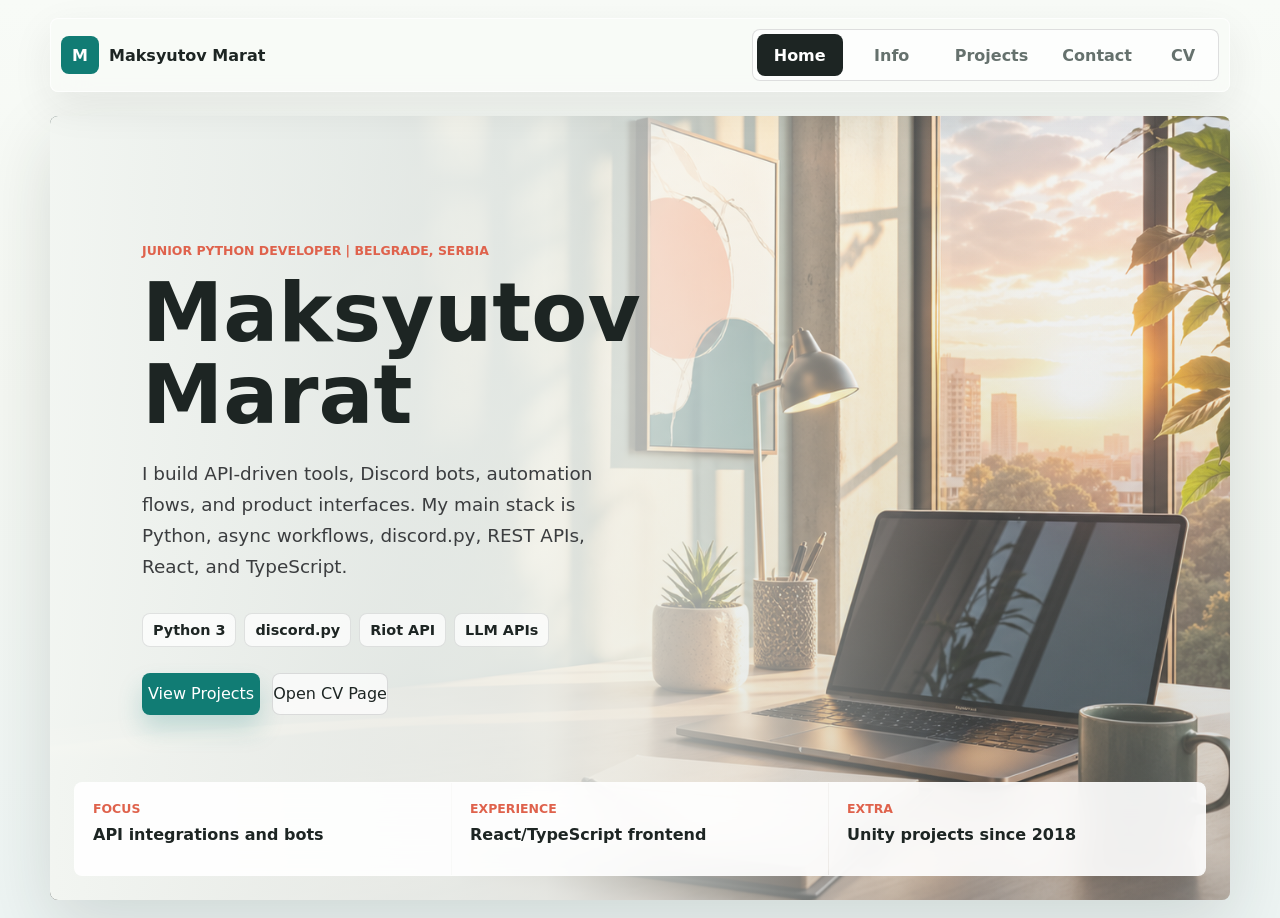
==== index.html @ bb761750 "Build personal portfolio site" ====
<!DOCTYPE html>
<html lang="ru">
  <head>
    <meta charset="UTF-8" />
    <meta name="viewport" content="width=device-width, initial-scale=1.0" />
    <title>Maksyutov Marat | Junior Python Developer</title>
    <link rel="stylesheet" href="styles.css" />
  </head>
  <body>
    <header class="site-header" aria-label="Главная навигация">
      <a class="brand" href="#home" data-tab-link="home" aria-label="На главную">
        <span class="brand-mark">M</span>
        <span>Maksyutov Marat</span>
      </a>

      <nav class="nav-tabs" aria-label="Разделы сайта">
        <button class="nav-tab active" type="button" data-tab="home">Home</button>
        <button class="nav-tab" type="button" data-tab="info">Info</button>
        <button class="nav-tab" type="button" data-tab="projects">Projects</button>
        <button class="nav-tab" type="button" data-tab="contact">Contact</button>
        <a class="nav-tab nav-link" href="cv.html">CV</a>
      </nav>
    </header>

    <main>
      <section class="hero" id="home" data-panel="home">
        <img
          class="hero-image"
          src="assets/hero-workspace.png"
          alt="Современное рабочее место с ноутбуком и мягким дневным светом"
        />
        <div class="hero-overlay" aria-hidden="true"></div>
        <div class="hero-content">
          <p class="eyebrow">Junior Python Developer | Belgrade, Serbia</p>
          <h1>Maksyutov Marat</h1>
          <p class="hero-text">
            I build API-driven tools, Discord bots, automation flows, and
            product interfaces. My main stack is Python, async workflows,
            discord.py, REST APIs, React, and TypeScript.
          </p>
          <div class="hero-stack" aria-label="Core focus">
            <span>Python 3</span>
            <span>discord.py</span>
            <span>Riot API</span>
            <span>LLM APIs</span>
          </div>
          <div class="hero-actions">
            <button class="primary-action" type="button" data-tab="projects">View Projects</button>
            <a class="secondary-action" href="cv.html">Open CV Page</a>
          </div>
        </div>
        <div class="hero-highlights" aria-label="Professional highlights">
          <div>
            <span>Focus</span>
            <strong>API integrations and bots</strong>
          </div>
          <div>
            <span>Experience</span>
            <strong>React/TypeScript frontend</strong>
          </div>
          <div>
            <span>Extra</span>
            <strong>Unity projects since 2018</strong>
          </div>
        </div>
      </section>

      <section class="content-panel hidden" id="info" data-panel="info" aria-hidden="true">
        <div class="section-heading">
          <p class="eyebrow">Info</p>
          <h2>Profile, skills, education</h2>
        </div>
        <div class="profile-layout">
          <div class="profile-block">
          <h3>Professional Summary</h3>
          <p>
            Junior Python Developer focused on API integrations, Discord bots,
            automation, and asynchronous workflows. Built RiftWatcher, a Python
            Discord bot using discord.py and Riot API for League of Legends
            statistics, live game tracking, and automatic notifications. Also
            has experience with LLM API integration, React/TypeScript frontend
            development, Git, Docker, Linux, algorithms, and data structures.
          </p>
          </div>
          <aside class="profile-aside" aria-label="Quick profile facts">
            <span>Open to Junior Python roles</span>
            <span>Remote / Belgrade</span>
            <span>English B1</span>
          </aside>
        </div>

        <div class="info-grid">
          <article class="info-card">
            <span class="card-number">01</span>
            <h3>Python</h3>
            <p>Python 3, discord.py, asynchronous programming, JSON processing, API integrations, bot development.</p>
          </article>
          <article class="info-card">
            <span class="card-number">02</span>
            <h3>APIs & Web</h3>
            <p>REST APIs, HTTP/JSON workflows, LLM API integration, JavaScript, TypeScript, React, HTML, CSS.</p>
          </article>
          <article class="info-card">
            <span class="card-number">03</span>
            <h3>Tools & CS</h3>
            <p>Git, GitHub, Docker, Linux, GitHub Pages, algorithms, data structures, OOP, C, C++, C#.</p>
          </article>
        </div>

        <div class="detail-grid">
          <article class="detail-panel">
            <h3>Experience</h3>
            <p><strong>Frontend Developer</strong><br />LangLearningPlatform - Language Learning Startup | May 2023 - November 2023</p>
            <p>React and TypeScript frontend features, LLM API workflows, interactive learning logic, responsive layouts, and theme system.</p>
          </article>
          <article class="detail-panel">
            <h3>Additional</h3>
            <div class="skill-cloud" aria-label="Additional skills">
              <span>Unity 2D/3D</span>
              <span>UI</span>
              <span>Lighting</span>
              <span>Multiplayer</span>
              <span>Netcode</span>
              <span>Steam integration</span>
            </div>
          </article>
          <article class="detail-panel">
            <h3>Education</h3>
            <p><strong>Novosibirsk State University</strong><br />Mathematics and Computer Science | 2022 - 2024</p>
            <p><strong>School 21 (Sberbank)</strong><br />C / C++ development | 2023 - 2025</p>
          </article>
          <article class="detail-panel">
            <h3>Languages</h3>
            <p>Russian - Native<br />English - B1</p>
            <p>Game development experience since 2018 using Unity; hackathons and team projects experience.</p>
          </article>
        </div>
      </section>

      <section class="content-panel hidden" id="projects" data-panel="projects" aria-hidden="true">
        <div class="section-heading">
          <p class="eyebrow">Projects</p>
          <h2>Selected GitHub projects</h2>
        </div>
        <div class="project-list">
          <article class="project-row">
            <div>
              <h3>RiftWatcher</h3>
              <div class="project-tech" aria-label="RiftWatcher stack">
                <span>Python</span>
                <span>discord.py</span>
                <span>Riot API</span>
                <span>Slash commands</span>
              </div>
              <p>
                Discord bot built with Python, discord.py, Riot API, and Discord
                slash commands for League of Legends player statistics, live game
                tracking, match breakdowns, automatic notifications, API error
                handling, and structured data processing.
              </p>
            </div>
            <a class="project-status" href="https://github.com/maksmarat/RiftWatcher" target="_blank" rel="noreferrer">GitHub</a>
          </article>
          <article class="project-row">
            <div>
              <h3>LangLearningPlatform</h3>
              <div class="project-tech" aria-label="LangLearningPlatform stack">
                <span>React</span>
                <span>TypeScript</span>
                <span>LLM API</span>
                <span>GitHub Pages</span>
              </div>
              <p>
                Web platform for learning foreign languages with interactive
                tasks, LLM-based assistance, instant feedback, mistake
                explanations, vocabulary support, responsive UI, navigation, and
                light/dark theme support.
              </p>
            </div>
            <a class="project-status" href="https://github.com/Amir837/langleraningplatform" target="_blank" rel="noreferrer">GitHub</a>
          </article>
        </div>
      </section>

      <section class="content-panel hidden" id="contact" data-panel="contact" aria-hidden="true">
        <div class="section-heading">
          <p class="eyebrow">Contact</p>
          <h2>Contacts</h2>
        </div>
        <div class="contact-layout">
          <div class="contact-copy">
            <p>
              Available for Junior Python Developer opportunities, API
              integrations, Discord bot development, automation tasks, and
              frontend work with React and TypeScript.
            </p>
            <div class="contact-meta">
              <span>Belgrade, Serbia</span>
              <span>+381 65 3501 548</span>
            </div>
          </div>
          <div class="contact-links" aria-label="Контактные ссылки">
            <a href="mailto:maksmarat164@gmail.com">maksmarat164@gmail.com</a>
            <a href="tel:+381653501548">+381 65 3501 548</a>
            <a href="https://github.com/maksmarat" target="_blank" rel="noreferrer">GitHub: maksmarat</a>
            <a href="cv.html">CV page</a>
          </div>
        </div>
      </section>
    </main>

    <script src="script.js"></script>
  </body>
</html>
---- styles.css ----
:root {
  --bg: #f4f7f2;
  --surface: #ffffff;
  --surface-soft: #e9f3ef;
  --surface-warm: #fff7ef;
  --ink: #1d2523;
  --muted: #65716d;
  --line: rgba(32, 33, 36, 0.14);
  --teal: #117c74;
  --coral: #df624c;
  --mustard: #bc8726;
  --sky: #e8eef6;
  --shadow: 0 24px 70px rgba(31, 40, 38, 0.14);
}

* {
  box-sizing: border-box;
}

html {
  scroll-behavior: smooth;
}

body {
  margin: 0;
  min-height: 100vh;
  background:
    linear-gradient(180deg, #f8fbf7 0%, var(--bg) 44%, #edf4f3 100%);
  color: var(--ink);
  font-family: system-ui, -apple-system, BlinkMacSystemFont, "Segoe UI", sans-serif;
}

button,
a {
  font: inherit;
}

button {
  cursor: pointer;
}

.site-header {
  position: sticky;
  top: 0;
  z-index: 10;
  display: flex;
  align-items: center;
  justify-content: space-between;
  gap: 20px;
  width: min(1180px, calc(100% - 32px));
  margin: 18px auto 0;
  padding: 10px;
  border: 1px solid rgba(255, 255, 255, 0.66);
  border-radius: 8px;
  background: rgba(248, 251, 247, 0.86);
  box-shadow: 0 14px 40px rgba(32, 33, 36, 0.08);
  backdrop-filter: blur(18px);
}

.brand {
  display: inline-flex;
  align-items: center;
  gap: 10px;
  color: var(--ink);
  font-weight: 800;
  text-decoration: none;
}

.brand-mark {
  display: grid;
  width: 38px;
  height: 38px;
  place-items: center;
  border-radius: 8px;
  background: var(--teal);
  color: #fff;
  letter-spacing: 0;
}

.nav-tabs {
  display: flex;
  align-items: center;
  gap: 6px;
  padding: 4px;
  border: 1px solid var(--line);
  border-radius: 8px;
  background: rgba(255, 255, 255, 0.64);
}

.nav-tab,
.primary-action,
.secondary-action {
  display: inline-flex;
  align-items: center;
  justify-content: center;
  min-height: 42px;
  border: 0;
  border-radius: 8px;
  transition: transform 180ms ease, background 180ms ease, color 180ms ease, box-shadow 180ms ease;
  text-decoration: none;
}

.nav-tab {
  min-width: 86px;
  padding: 0 14px;
  background: transparent;
  color: var(--muted);
  font-weight: 700;
}

.nav-link {
  min-width: 62px;
}

.nav-tab.active,
.nav-tab:hover {
  background: var(--ink);
  color: #fff;
}

main {
  width: min(1180px, calc(100% - 32px));
  margin: 24px auto 48px;
}

.hero {
  position: relative;
  min-height: calc(100vh - 116px);
  overflow: hidden;
  border-radius: 8px;
  box-shadow: var(--shadow);
  isolation: isolate;
}

.hero-image {
  position: absolute;
  inset: 0;
  width: 100%;
  height: 100%;
  object-fit: cover;
}

.hero-overlay {
  position: absolute;
  inset: 0;
  background:
    linear-gradient(90deg, rgba(248, 251, 247, 0.97) 0%, rgba(248, 251, 247, 0.86) 42%, rgba(248, 251, 247, 0.22) 78%),
    linear-gradient(0deg, rgba(29, 37, 35, 0.22), rgba(29, 37, 35, 0.02));
}

.hero-content {
  position: relative;
  z-index: 1;
  display: flex;
  flex-direction: column;
  justify-content: center;
  max-width: 650px;
  min-height: calc(100vh - 116px);
  padding: clamp(42px, 8vw, 92px) clamp(28px, 8vw, 92px) 150px;
}

.eyebrow {
  margin: 0 0 14px;
  color: var(--coral);
  font-size: 0.78rem;
  font-weight: 800;
  letter-spacing: 0;
  text-transform: uppercase;
}

h1,
h2,
h3,
p {
  margin-top: 0;
}

h1 {
  max-width: 620px;
  margin-bottom: 22px;
  font-size: 5.1rem;
  line-height: 1;
  letter-spacing: 0;
}

.hero-text {
  max-width: 560px;
  margin-bottom: 30px;
  color: #3b3d3f;
  font-size: 1.15rem;
  line-height: 1.7;
}

.hero-stack,
.project-tech,
.resume-contact,
.resume-grid {
  display: flex;
  flex-wrap: wrap;
  gap: 8px;
}

.hero-stack {
  margin-bottom: 26px;
}

.hero-stack span,
.project-tech span {
  padding: 8px 10px;
  border: 1px solid rgba(29, 37, 35, 0.12);
  border-radius: 8px;
  background: rgba(255, 255, 255, 0.72);
  color: var(--ink);
  font-size: 0.9rem;
  font-weight: 800;
}

.hero-actions {
  display: flex;
  flex-wrap: wrap;
  gap: 12px;
}

.primary-action {
  background: var(--teal);
  color: #fff;
  box-shadow: 0 14px 24px rgba(31, 138, 131, 0.22);
}

.secondary-action {
  border: 1px solid var(--line);
  background: rgba(255, 255, 255, 0.7);
  color: var(--ink);
}

.primary-action:hover,
.secondary-action:hover {
  transform: translateY(-2px);
}

.hero-highlights {
  position: absolute;
  right: 24px;
  bottom: 24px;
  left: 24px;
  z-index: 1;
  display: grid;
  grid-template-columns: repeat(3, minmax(0, 1fr));
  gap: 1px;
  overflow: hidden;
  border: 1px solid rgba(255, 255, 255, 0.72);
  border-radius: 8px;
  background: rgba(255, 255, 255, 0.72);
  backdrop-filter: blur(18px);
}

.hero-highlights div {
  min-height: 92px;
  padding: 18px;
  background: rgba(255, 255, 255, 0.68);
}

.hero-highlights span {
  display: block;
  margin-bottom: 8px;
  color: var(--coral);
  font-size: 0.78rem;
  font-weight: 800;
  text-transform: uppercase;
}

.hero-highlights strong {
  display: block;
  font-size: 1rem;
  line-height: 1.35;
}

.content-panel {
  min-height: calc(100vh - 116px);
  padding: clamp(34px, 6vw, 74px) 0;
}

.section-heading {
  max-width: 720px;
  margin-bottom: clamp(28px, 4vw, 44px);
}

.section-heading h2 {
  margin-bottom: 0;
  font-size: 3.6rem;
  line-height: 1.03;
  letter-spacing: 0;
}

.profile-layout {
  display: grid;
  grid-template-columns: minmax(0, 1fr) minmax(230px, 310px);
  gap: 16px;
  margin-bottom: 18px;
}

.profile-block {
  padding: 28px;
  border: 1px solid var(--line);
  border-radius: 8px;
  background: #fff;
  box-shadow: 0 18px 48px rgba(31, 40, 38, 0.07);
}

.profile-block h3 {
  margin-bottom: 12px;
  font-size: 1.35rem;
}

.profile-block p {
  margin-bottom: 0;
  color: var(--muted);
  line-height: 1.7;
}

.profile-aside {
  display: grid;
  gap: 10px;
  align-content: start;
}

.profile-aside span {
  padding: 18px;
  border: 1px solid var(--line);
  border-radius: 8px;
  background: var(--surface-warm);
  color: var(--ink);
  font-weight: 800;
}

.info-grid {
  display: grid;
  grid-template-columns: repeat(3, minmax(0, 1fr));
  gap: 16px;
}

.info-card {
  min-height: 260px;
  padding: 28px;
  border: 1px solid var(--line);
  border-radius: 8px;
  background: #fff;
  box-shadow: 0 18px 48px rgba(31, 40, 38, 0.06);
}

.card-number {
  display: inline-block;
  margin-bottom: 54px;
  color: var(--mustard);
  font-weight: 800;
}

.info-card h3,
.project-row h3 {
  margin-bottom: 12px;
  font-size: 1.3rem;
}

.info-card p,
.detail-panel p,
.project-row p,
.contact-copy p {
  margin-bottom: 0;
  color: var(--muted);
  line-height: 1.65;
}

.detail-grid {
  display: grid;
  grid-template-columns: repeat(4, minmax(0, 1fr));
  gap: 16px;
  margin-top: 16px;
}

.detail-panel {
  padding: 24px;
  border: 1px solid var(--line);
  border-radius: 8px;
  background: #fff;
  box-shadow: 0 18px 48px rgba(31, 40, 38, 0.06);
}

.detail-panel h3 {
  margin-bottom: 14px;
  font-size: 1.15rem;
}

.detail-panel p + p {
  margin-top: 14px;
}

.detail-panel strong {
  color: var(--ink);
}

.skill-cloud {
  display: flex;
  flex-wrap: wrap;
  gap: 8px;
}

.skill-cloud span {
  padding: 8px 10px;
  border-radius: 8px;
  background: var(--sky);
  color: var(--ink);
  font-size: 0.9rem;
  font-weight: 700;
}

.project-list {
  display: grid;
  grid-template-columns: repeat(2, minmax(0, 1fr));
  gap: 16px;
}

.project-row {
  display: grid;
  grid-template-rows: 1fr auto;
  gap: 24px;
  min-height: 360px;
  padding: 28px;
  border: 1px solid var(--line);
  border-radius: 8px;
  background: #fff;
  box-shadow: 0 18px 48px rgba(31, 40, 38, 0.07);
}

.project-tech {
  margin: 0 0 18px;
}

.project-status {
  justify-self: start;
  min-width: 82px;
  padding: 8px 12px;
  border-radius: 8px;
  background: rgba(31, 138, 131, 0.12);
  color: var(--teal);
  font-size: 0.86rem;
  font-weight: 800;
  text-align: center;
  text-decoration: none;
  transition: transform 180ms ease, background 180ms ease;
}

a.project-status:hover {
  transform: translateY(-2px);
  background: rgba(31, 138, 131, 0.18);
}

.project-status.muted {
  background: rgba(105, 112, 109, 0.12);
  color: var(--muted);
}

.contact-layout {
  display: grid;
  grid-template-columns: minmax(0, 1fr) minmax(280px, 420px);
  gap: 28px;
  align-items: start;
}

.contact-copy {
  padding: 28px;
  border-left: 4px solid var(--coral);
  border-radius: 8px;
  background: var(--surface-soft);
}

.contact-meta {
  display: flex;
  flex-wrap: wrap;
  gap: 8px;
  margin-top: 22px;
}

.contact-meta span {
  padding: 8px 10px;
  border-radius: 8px;
  background: #fff;
  color: var(--ink);
  font-size: 0.92rem;
  font-weight: 800;
}

.contact-links {
  display: grid;
  gap: 12px;
}

.contact-links a {
  padding: 18px 20px;
  border: 1px solid var(--line);
  border-radius: 8px;
  color: var(--ink);
  font-weight: 800;
  text-decoration: none;
  transition: border-color 180ms ease, color 180ms ease, transform 180ms ease;
}

.contact-links a:hover {
  border-color: var(--teal);
  color: var(--teal);
  transform: translateX(4px);
}

.cv-page main {
  margin-bottom: 72px;
}

.resume-shell {
  display: grid;
  gap: 18px;
  max-width: 980px;
}

.resume-hero,
.resume-section {
  padding: 34px;
  border: 1px solid var(--line);
  border-radius: 8px;
  background: #fff;
  box-shadow: 0 18px 48px rgba(31, 40, 38, 0.07);
}

.resume-hero {
  background:
    linear-gradient(90deg, rgba(233, 243, 239, 0.96), rgba(255, 247, 239, 0.96)),
    var(--surface);
}

.resume-hero h1 {
  margin-bottom: 18px;
  font-size: 4rem;
}

.resume-hero p {
  max-width: 760px;
  color: var(--muted);
  font-size: 1.1rem;
  line-height: 1.7;
}

.resume-contact {
  margin-top: 24px;
}

.resume-contact a,
.resume-contact span {
  padding: 9px 11px;
  border-radius: 8px;
  background: #fff;
  color: var(--ink);
  font-size: 0.92rem;
  font-weight: 800;
  text-decoration: none;
}

.resume-section h2 {
  margin-bottom: 18px;
  font-size: 1.5rem;
}

.resume-section h3 {
  margin-bottom: 6px;
}

.resume-section p,
.resume-section li {
  color: var(--muted);
  line-height: 1.65;
}

.resume-grid {
  display: grid;
  grid-template-columns: repeat(2, minmax(0, 1fr));
}

.resume-grid article {
  padding: 18px;
  border: 1px solid var(--line);
  border-radius: 8px;
  background: var(--surface-soft);
}

.resume-item {
  display: grid;
  grid-template-columns: minmax(0, 1fr) auto;
  gap: 14px 20px;
  padding: 20px 0;
  border-top: 1px solid var(--line);
}

.resume-item:first-of-type {
  border-top: 0;
  padding-top: 0;
}

.resume-item > a {
  align-self: start;
  padding: 8px 12px;
  border-radius: 8px;
  background: rgba(17, 124, 116, 0.12);
  color: var(--teal);
  font-weight: 800;
  text-decoration: none;
}

.resume-item ul {
  grid-column: 1 / -1;
  margin: 0;
  padding-left: 20px;
}

.resume-muted {
  color: var(--muted);
}

.resume-two-columns {
  display: grid;
  grid-template-columns: repeat(2, minmax(0, 1fr));
  gap: 26px;
}

.resume-two-columns a {
  color: var(--teal);
  font-weight: 800;
}

.hidden {
  display: none;
}

@media (max-width: 760px) {
  .site-header {
    align-items: stretch;
    flex-direction: column;
  }

  .nav-tabs {
    display: grid;
    grid-template-columns: repeat(3, minmax(0, 1fr));
  }

  .nav-tab {
    min-width: 0;
  }

  main {
    margin-top: 18px;
  }

  .hero,
  .hero-content,
  .content-panel {
    min-height: auto;
  }

  .hero-content {
    padding: 42px 24px 300px;
  }

  h1 {
    font-size: 3.3rem;
  }

  .hero-text {
    font-size: 1rem;
  }

  .section-heading h2 {
    font-size: 2.45rem;
  }

  .hero-overlay {
    background:
      linear-gradient(180deg, rgba(248, 251, 247, 0.98) 0%, rgba(248, 251, 247, 0.9) 54%, rgba(248, 251, 247, 0.12) 100%),
      linear-gradient(0deg, rgba(29, 37, 35, 0.22), rgba(29, 37, 35, 0));
  }

  .hero-highlights,
  .profile-layout,
  .info-grid,
  .detail-grid,
  .project-list,
  .resume-grid,
  .resume-two-columns,
  .contact-layout {
    grid-template-columns: 1fr;
  }

  .hero-highlights {
    right: 16px;
    bottom: 16px;
    left: 16px;
  }

  .info-card {
    min-height: auto;
  }

  .card-number {
    margin-bottom: 28px;
  }

  .project-row {
    min-height: auto;
  }

  .resume-hero h1 {
    font-size: 3rem;
  }

  .resume-item {
    grid-template-columns: 1fr;
  }
}

@media (max-width: 420px) {
  h1 {
    font-size: 2.7rem;
  }

  .section-heading h2 {
    font-size: 2.1rem;
  }

  .nav-tabs {
    grid-template-columns: repeat(2, minmax(0, 1fr));
  }

  .hero-actions {
    flex-direction: column;
  }

  .primary-action,
  .secondary-action {
    width: 100%;
  }
}
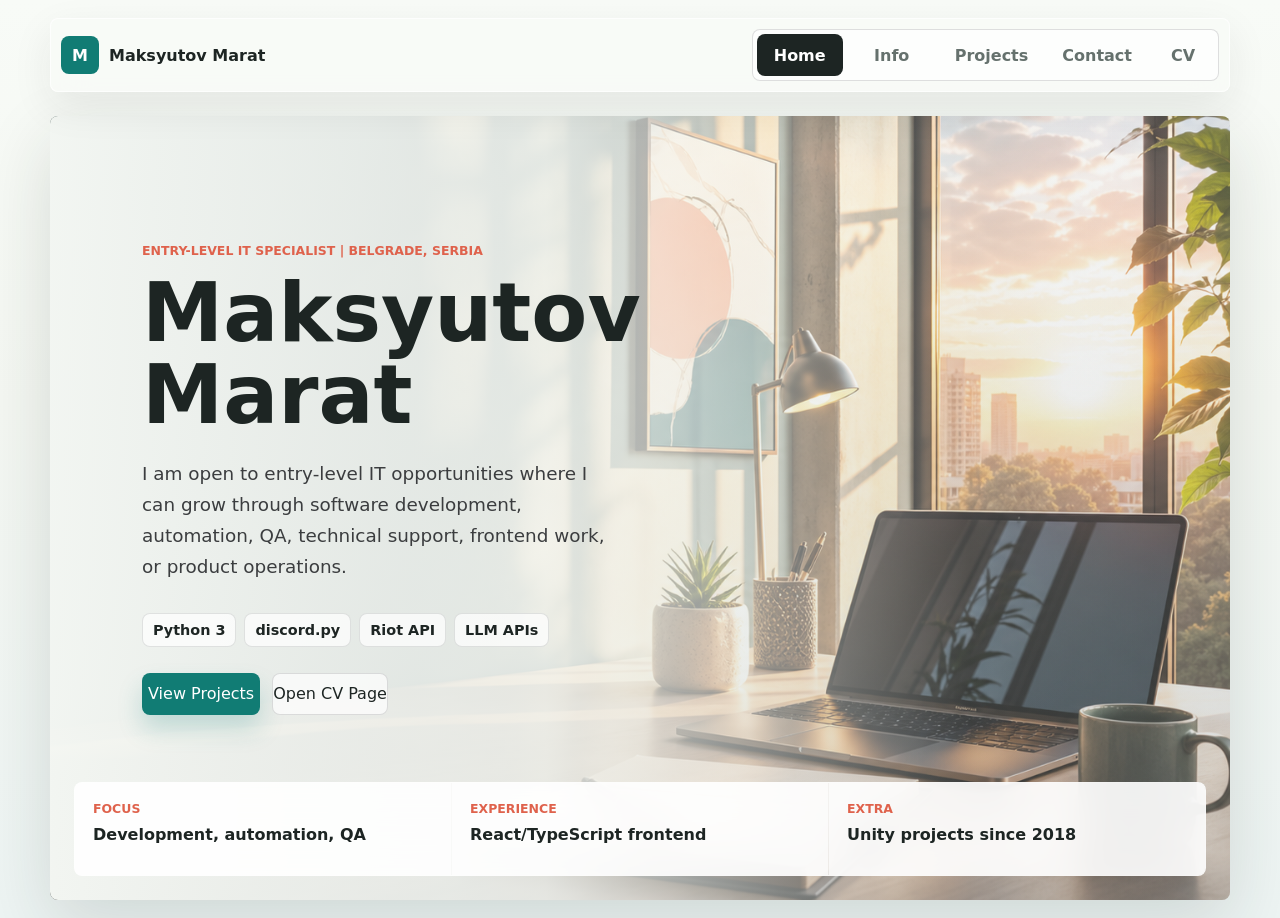
==== commit 69098d89: "Update portfolio career focus" ====
--- a/index.html
+++ b/index.html
@@ -3,7 +3,7 @@
   <head>
     <meta charset="UTF-8" />
     <meta name="viewport" content="width=device-width, initial-scale=1.0" />
-    <title>Maksyutov Marat | Junior Python Developer</title>
+    <title>Maksyutov Marat | Entry-Level IT Specialist</title>
     <link rel="stylesheet" href="styles.css" />
   </head>
   <body>
@@ -31,12 +31,12 @@
         />
         <div class="hero-overlay" aria-hidden="true"></div>
         <div class="hero-content">
-          <p class="eyebrow">Junior Python Developer | Belgrade, Serbia</p>
+          <p class="eyebrow">Entry-Level IT Specialist | Belgrade, Serbia</p>
           <h1>Maksyutov Marat</h1>
           <p class="hero-text">
-            I build API-driven tools, Discord bots, automation flows, and
-            product interfaces. My main stack is Python, async workflows,
-            discord.py, REST APIs, React, and TypeScript.
+            I am open to entry-level IT opportunities where I can grow through
+            software development, automation, QA, technical support, frontend
+            work, or product operations.
           </p>
           <div class="hero-stack" aria-label="Core focus">
             <span>Python 3</span>
@@ -52,7 +52,7 @@
         <div class="hero-highlights" aria-label="Professional highlights">
           <div>
             <span>Focus</span>
-            <strong>API integrations and bots</strong>
+            <strong>Development, automation, QA</strong>
           </div>
           <div>
             <span>Experience</span>
@@ -72,18 +72,19 @@
         </div>
         <div class="profile-layout">
           <div class="profile-block">
-          <h3>Professional Summary</h3>
-          <p>
-            Junior Python Developer focused on API integrations, Discord bots,
-            automation, and asynchronous workflows. Built RiftWatcher, a Python
-            Discord bot using discord.py and Riot API for League of Legends
-            statistics, live game tracking, and automatic notifications. Also
-            has experience with LLM API integration, React/TypeScript frontend
-            development, Git, Docker, Linux, algorithms, and data structures.
-          </p>
+            <h3>Professional Summary</h3>
+            <p>
+              Entry-level IT specialist with practical experience in Python,
+              API integrations, Discord bots, automation, asynchronous
+              workflows, and React/TypeScript frontend development. Built
+              RiftWatcher, a Python Discord bot using discord.py and Riot API
+              for League of Legends statistics, live game tracking, and
+              automatic notifications. Open to junior roles across development,
+              QA, technical support, automation, and product-focused IT work.
+            </p>
           </div>
           <aside class="profile-aside" aria-label="Quick profile facts">
-            <span>Open to Junior Python roles</span>
+            <span>Open to entry-level IT roles</span>
             <span>Remote / Belgrade</span>
             <span>English B1</span>
           </aside>
@@ -190,9 +191,9 @@
         <div class="contact-layout">
           <div class="contact-copy">
             <p>
-              Available for Junior Python Developer opportunities, API
-              integrations, Discord bot development, automation tasks, and
-              frontend work with React and TypeScript.
+              Available for entry-level IT opportunities in software
+              development, automation, QA, technical support, frontend work, and
+              product operations.
             </p>
             <div class="contact-meta">
               <span>Belgrade, Serbia</span>
